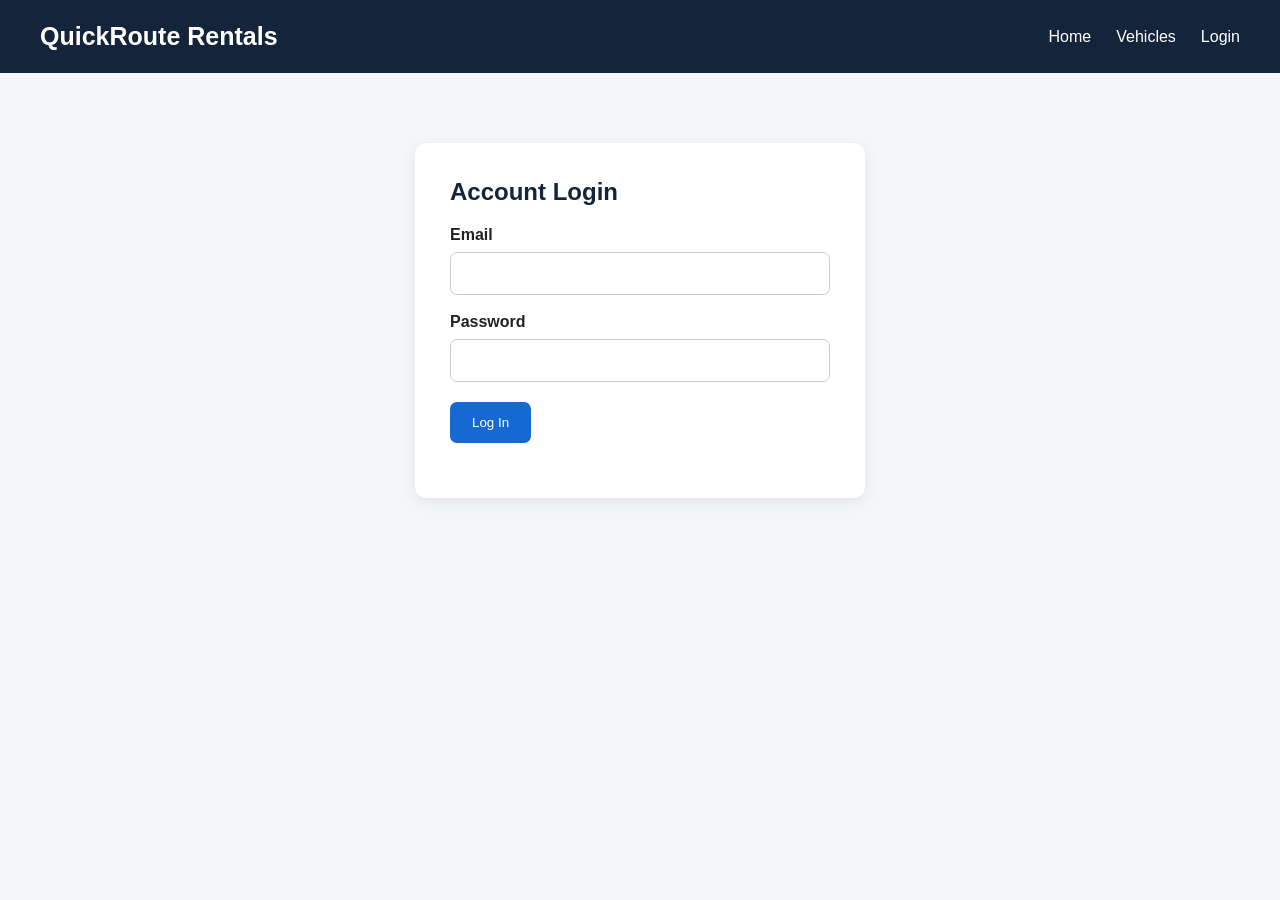
==== web/login.html @ 35a65482 "Update QuickRoute Rentals website and vehicle management" ====
<!DOCTYPE html>
<html lang="en">

<head>
    <meta charset="UTF-8">

    <meta name="viewport"
          content="width=device-width, initial-scale=1.0">

    <title>Login - QuickRoute Rentals</title>

    <link rel="stylesheet" href="style.css">

    <style>

        .login-container {
            max-width: 450px;
            margin: 70px auto;
            background: white;
            padding: 35px;
            border-radius: 12px;
            box-shadow: 0 4px 15px rgba(0,0,0,0.08);
        }

        .login-container h2 {
            color: #14243a;
            margin-top: 0;
        }

        .login-container label {
            display: block;
            margin: 18px 0 8px;
            font-weight: bold;
        }

        .login-container input {
            width: 100%;
            padding: 13px;
            border: 1px solid #ccc;
            border-radius: 7px;
            box-sizing: border-box;
        }

        .login-container button {
            margin-top: 20px;
            padding: 13px 22px;
            background: #1769d2;
            color: white;
            border: none;
            border-radius: 7px;
            cursor: pointer;
        }

        #login-message {
            margin-top: 20px;
        }

        [hidden] {
            display: none !important;
        }

    </style>
</head>

<body>

    <header>

        <h1>QuickRoute Rentals</h1>

        <nav>
            <a href="index.html">Home</a>
            <a href="index.html#vehicles">Vehicles</a>
            <a href="login.html">Login</a>
        </nav>

    </header>

    <main class="login-container">

        <h2>Account Login</h2>

        <form id="login-form">

            <label for="email">
                Email
            </label>

            <input
                type="email"
                id="email"
                required
                autocomplete="username"
            >

            <label for="password">
                Password
            </label>

            <input
                type="password"
                id="password"
                required
                autocomplete="current-password"
            >

            <button type="submit">
                Log In
            </button>

        </form>

        <section id="account-panel" hidden>

            <h3 id="welcome-message"></h3>

            <p id="account-role"></p>

            <button type="button"
                    id="logout-button">
                Log Out
            </button>

        </section>

        <p id="login-message"
           aria-live="polite"></p>

    </main>

    <script src="login.js"></script>

</body>
</html>
---- web/style.css ----
/* GENERAL */

* {
    box-sizing: border-box;
}

html {
    scroll-behavior: smooth;
}

body {
    margin: 0;
    font-family: Arial, sans-serif;
    background-color: #f4f6f9;
    color: #222;
}


/* HEADER */

header {
    background-color: #14243a;
    color: white;

    padding: 22px 40px;

    display: flex;
    justify-content: space-between;
    align-items: center;

    gap: 20px;
    flex-wrap: wrap;
}

header h1 {
    margin: 0;
    font-size: 25px;
}


/* NAVIGATION */

nav {
    display: flex;
    align-items: center;
    gap: 25px;
    flex-wrap: wrap;
}

nav a {
    color: white;
    text-decoration: none;
    font-size: 16px;
}

nav a:hover {
    color: #72aaff;
}


/* HERO BACKGROUND IMAGE */

.hero {
    background-color: #14243a;

    background-image:
        linear-gradient(
            rgba(0, 0, 0, 0.50),
            rgba(0, 0, 0, 0.50)
        ),
        url("images/car-hero.jpg");

    background-size: cover;
    background-position: center;
    background-repeat: no-repeat;

    min-height: 480px;

    display: flex;
    justify-content: center;
    align-items: center;

    text-align: center;

    padding: 80px 25px;
}

.hero-content {
    max-width: 800px;
}

.hero-content h2 {
    font-size: 48px;
    color: white;
    line-height: 1.2;

    margin-top: 0;
    margin-bottom: 22px;
}

.hero-content p {
    font-size: 20px;
    color: white;
    line-height: 1.6;

    margin-bottom: 28px;
}

.hero-content button {
    background-color: #1769d2;
    color: white;

    padding: 16px 32px;

    font-size: 17px;
    font-weight: bold;

    border: none;
    border-radius: 8px;

    cursor: pointer;
}

.hero-content button:hover {
    background-color: #104b98;
}


/* VEHICLES SECTION */

#vehicles {
    padding: 65px 45px;

    max-width: 1400px;
    margin: 0 auto;
}

#vehicles h2 {
    font-size: 30px;
    color: #14243a;
}

#vehicles > p {
    font-size: 17px;
    line-height: 1.7;
}


/* SEARCH PANEL */

.search-panel {
    display: grid;

    grid-template-columns:
        repeat(3, minmax(0, 1fr));

    gap: 20px;

    background-color: white;

    padding: 30px;
    margin-top: 30px;

    border-radius: 12px;

    box-shadow:
        0 4px 14px rgba(0, 0, 0, 0.07);
}

.form-group {
    display: flex;
    flex-direction: column;

    gap: 9px;
    min-width: 0;
}

.full-width {
    grid-column: 1 / -1;
}

.form-group label {
    font-size: 14px;
    font-weight: bold;
    color: #14243a;
}

.form-group input,
.form-group select {
    width: 100%;

    padding: 14px;

    font-size: 16px;

    border: 1px solid #cccccc;
    border-radius: 7px;

    background-color: white;
    color: #222;
}

.form-group input:focus,
.form-group select:focus {
    outline: 2px solid #1769d2;
    outline-offset: 1px;
}


/* SEARCH BUTTONS */

.search-actions {
    display: flex;
    gap: 15px;
    flex-wrap: wrap;
}

.search-actions button {
    background-color: #1769d2;
    color: white;

    padding: 15px 25px;

    font-size: 16px;
    font-weight: bold;

    border: none;
    border-radius: 8px;

    cursor: pointer;
}

.search-actions button:hover {
    background-color: #104b98;
}

.search-actions .reset-button {
    background-color: #5b6576;
}

.search-actions .reset-button:hover {
    background-color: #414b5b;
}


/* RESULT COUNT */

#vehicle-count {
    font-size: 17px;
    font-weight: bold;

    color: #14243a;

    margin-top: 30px;
}


/* VEHICLE GRID */

.vehicle-container {
    margin-top: 25px;
}

.vehicle-grid {
    display: grid;

    grid-template-columns:
        repeat(auto-fit, minmax(250px, 1fr));

    gap: 25px;
}


/* VEHICLE CARDS */

.vehicle-card {
    background-color: white;

    border: 1px solid #e0e0e0;
    border-radius: 12px;

    padding: 25px;

    box-shadow:
        0 4px 12px rgba(0, 0, 0, 0.08);

    transition: transform 0.2s;
}

.vehicle-card:hover {
    transform: translateY(-4px);
}

.vehicle-card h3 {
    font-size: 22px;
    color: #14243a;

    margin-top: 0;
    margin-bottom: 18px;
}

.vehicle-card p {
    font-size: 16px;
    color: #444;
    margin: 12px 0;
}

.vehicle-card .vehicle-price {
    font-size: 23px;
    font-weight: bold;
    color: #1769d2;

    margin-top: 20px;
}

.vehicle-status {
    display: inline-block;

    padding: 8px 14px;

    border-radius: 6px;

    font-size: 14px;
    font-weight: bold;
}

.available {
    background-color: #d4edda;
    color: #155724;
}

.unavailable {
    background-color: #f8d7da;
    color: #721c24;
}

.vehicle-image {
    width: 100%;
    height: 190px;

    object-fit: cover;
    border-radius: 8px;

    margin-bottom: 15px;
}

.grid-message {
    grid-column: 1 / -1;
}


/* ABOUT */

#about {
    padding: 65px 45px;
    background-color: white;
}

#about h2 {
    font-size: 28px;
    color: #14243a;
}

#about p {
    font-size: 17px;
    line-height: 1.8;
    color: #444;
    max-width: 900px;
}


/* FOOTER */

footer {
    background-color: #14243a;
    color: white;

    padding: 25px;
    text-align: center;
}

footer p {
    margin: 0;
    font-size: 14px;
}


/* TABLET */

@media (max-width: 900px) {

    .search-panel {
        grid-template-columns:
            repeat(2, minmax(0, 1fr));
    }
}


/* MOBILE */

@media (max-width: 600px) {

    header {
        padding: 20px;
    }

    .hero {
        min-height: 400px;
        padding: 60px 20px;
    }

    .hero-content h2 {
        font-size: 34px;
    }

    .hero-content p {
        font-size: 17px;
    }

    #vehicles,
    #about {
        padding: 40px 20px;
    }

    .search-panel {
        grid-template-columns: 1fr;
        padding: 20px;
    }

    .search-actions {
        flex-direction: column;
    }

    .search-actions button {
        width: 100%;
    }

    .vehicle-grid {
        grid-template-columns: 1fr;
    }
}
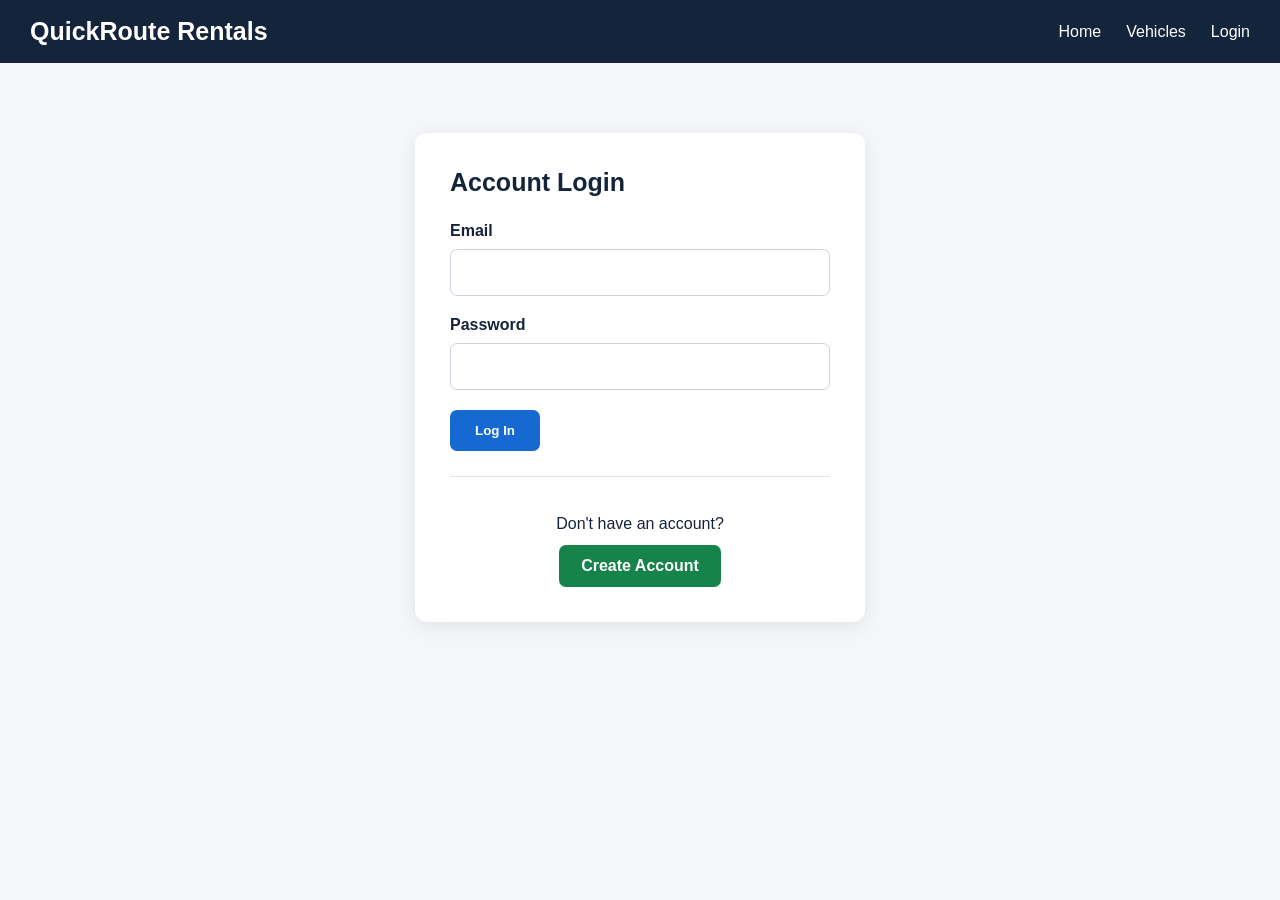
==== commit b52f05d5: "Update" ====
--- a/web/login.html
+++ b/web/login.html
@@ -1,3 +1,4 @@
+
 
 <!DOCTYPE html>
 <html lang="en">
@@ -13,123 +14,373 @@
     <link rel="stylesheet" href="style.css">
 
     <style>
-
-        .login-container {
+        * {
+            box-sizing: border-box;
+        }
+
+        body {
+            margin: 0;
+            font-family: Arial, sans-serif;
+            background: #f4f6f9;
+            color: #14243a;
+        }
+
+        [hidden] {
+            display: none !important;
+        }
+
+        .auth-header {
+            background: #14243a;
+            color: white;
+            padding: 17px 30px;
+
+            display: flex;
+            align-items: center;
+            justify-content: space-between;
+            flex-wrap: wrap;
+            gap: 15px;
+        }
+
+        .auth-header h1 {
+            margin: 0;
+            color: white;
+            font-size: 25px;
+        }
+
+        .auth-header nav {
+            display: flex;
+            gap: 25px;
+        }
+
+        .auth-header nav a {
+            color: white;
+            text-decoration: none;
+            margin: 0;
+        }
+
+        .auth-main {
+            padding: 70px 20px;
+            display: flex;
+            justify-content: center;
+        }
+
+        .auth-card {
+            background: white;
+            width: 100%;
             max-width: 450px;
-            margin: 70px auto;
+
+            padding: 35px;
+
+            border-radius: 12px;
+
+            box-shadow:
+                0 4px 20px rgba(0,0,0,0.08);
+        }
+
+        .auth-card h2 {
+            font-size: 25px;
+            margin: 0 0 25px;
+        }
+
+        #login-form {
+            width: 100%;
+            max-width: none;
+            padding: 0;
+            margin: 0;
+            border: none;
+            background: transparent;
+            box-shadow: none;
+        }
+
+        .auth-field {
+            margin-bottom: 20px;
+        }
+
+        .auth-field label {
+            display: block;
+            font-weight: bold;
+            margin-bottom: 9px;
+        }
+
+        .auth-field input {
+            width: 100%;
+            max-width: none;
+            height: 47px;
+
+            padding: 12px;
+
+            border: 1px solid #ccd2dc;
+            border-radius: 7px;
+
             background: white;
-            padding: 35px;
-            border-radius: 12px;
-            box-shadow: 0 4px 15px rgba(0,0,0,0.08);
-        }
-
-        .login-container h2 {
-            color: #14243a;
-            margin-top: 0;
-        }
-
-        .login-container label {
-            display: block;
-            margin: 18px 0 8px;
-            font-weight: bold;
-        }
-
-        .login-container input {
-            width: 100%;
-            padding: 13px;
-            border: 1px solid #ccc;
-            border-radius: 7px;
-            box-sizing: border-box;
-        }
-
-        .login-container button {
-            margin-top: 20px;
-            padding: 13px 22px;
-            background: #1769d2;
-            color: white;
+            color: #222;
+            font-size: 15px;
+        }
+
+        .auth-button {
+            width: auto;
+            padding: 13px 25px;
+
             border: none;
             border-radius: 7px;
+
+            background: #1769d2;
+            color: white;
+
+            font-weight: bold;
             cursor: pointer;
         }
 
+        .auth-button:hover {
+            background: #1054ae;
+        }
+
+        .signup-section {
+            margin-top: 25px;
+            padding-top: 22px;
+
+            border-top: 1px solid #e1e5eb;
+
+            text-align: center;
+        }
+
+        .signup-section p {
+            margin-bottom: 12px;
+        }
+
+        .signup-link {
+            display: inline-block;
+            padding: 12px 22px;
+
+            color: white;
+            background: #16834b;
+
+            border-radius: 7px;
+            text-decoration: none;
+            font-weight: bold;
+        }
+
+        .signup-link:hover {
+            background: #116438;
+        }
+
         #login-message {
-            margin-top: 20px;
-        }
-
-        [hidden] {
-            display: none !important;
-        }
-
+            margin-top: 18px;
+            color: #b42318;
+        }
+
+        #registration-banner {
+            padding: 14px;
+            margin-bottom: 20px;
+
+            background: #def5e5;
+            color: #155d35;
+
+            border-radius: 7px;
+        }
+
+        #account-panel {
+            padding-top: 10px;
+        }
+
+        #account-panel p {
+            margin: 15px 0;
+        }
+
+        #logout-button {
+            background: #596375;
+        }
+
+        @media (max-width: 500px) {
+            .auth-card {
+                padding: 25px;
+            }
+
+            .auth-header {
+                padding: 16px;
+            }
+        }
     </style>
 </head>
 
 <body>
 
-    <header>
+    <!-- =================================
+         NAVIGATION
+    ================================= -->
+
+    <header class="auth-header">
 
         <h1>QuickRoute Rentals</h1>
 
         <nav>
-            <a href="index.html">Home</a>
-            <a href="index.html#vehicles">Vehicles</a>
-            <a href="login.html">Login</a>
+            <a href="index.html">
+                Home
+            </a>
+
+            <a href="index.html#vehicles">
+                Vehicles
+            </a>
+
+            <a href="login.html">
+                Login
+            </a>
         </nav>
 
     </header>
 
-    <main class="login-container">
-
-        <h2>Account Login</h2>
-
-        <form id="login-form">
-
-            <label for="email">
-                Email
-            </label>
-
-            <input
-                type="email"
-                id="email"
-                required
-                autocomplete="username"
-            >
-
-            <label for="password">
-                Password
-            </label>
-
-            <input
-                type="password"
-                id="password"
-                required
-                autocomplete="current-password"
-            >
-
-            <button type="submit">
-                Log In
-            </button>
-
-        </form>
-
-        <section id="account-panel" hidden>
-
-            <h3 id="welcome-message"></h3>
-
-            <p id="account-role"></p>
-
-            <button type="button"
-                    id="logout-button">
-                Log Out
-            </button>
+
+    <!-- =================================
+         LOGIN CONTAINER
+    ================================= -->
+
+    <main class="auth-main">
+
+        <section class="auth-card">
+
+            <h2>Account Login</h2>
+
+
+            <!-- REGISTRATION SUCCESS -->
+
+            <div id="registration-banner" hidden>
+                Account created successfully.
+                Please log in with your new account.
+            </div>
+
+
+            <!-- =================================
+                 EXISTING LOGIN FORM
+            ================================= -->
+
+            <form id="login-form">
+
+                <div class="auth-field">
+
+                    <label for="email">
+                        Email
+                    </label>
+
+                    <input
+                        id="email"
+                        name="email"
+                        type="email"
+                        autocomplete="email"
+                        maxlength="150"
+                        required
+                    >
+
+                </div>
+
+
+                <div class="auth-field">
+
+                    <label for="password">
+                        Password
+                    </label>
+
+                    <input
+                        id="password"
+                        name="password"
+                        type="password"
+                        autocomplete="current-password"
+                        required
+                    >
+
+                </div>
+
+
+                <button
+                    type="submit"
+                    class="auth-button">
+                    Log In
+                </button>
+
+                <p id="login-message"
+                   role="status"
+                   aria-live="polite">
+                </p>
+
+
+                <!-- NEW CUSTOMER ACCOUNT -->
+
+                <div class="signup-section">
+
+                    <p>
+                        Don't have an account?
+                    </p>
+
+                    <a
+                        href="register.html"
+                        class="signup-link">
+                        Create Account
+                    </a>
+
+                </div>
+
+            </form>
+
+
+            <!-- =================================
+                 LOGGED-IN ACCOUNT PANEL
+            ================================= -->
+
+            <div id="account-panel" hidden>
+
+                <h3 id="welcome-message">
+                    Welcome!
+                </h3>
+
+                <p>
+                    Account Role:
+                    <strong id="account-role"></strong>
+                </p>
+
+                <p>
+                    <a href="index.html#vehicles">
+                        Browse Vehicles
+                    </a>
+                </p>
+
+                <p>
+                    <a href="manager.html"
+                       id="dashboard-link">
+                        Manager Dashboard
+                    </a>
+                </p>
+
+                <button
+                    id="logout-button"
+                    type="button"
+                    class="auth-button">
+                    Log Out
+                </button>
+
+            </div>
 
         </section>
 
-        <p id="login-message"
-           aria-live="polite"></p>
-
     </main>
 
+
+    <!-- EXISTING LOGIN SYSTEM -->
+
     <script src="login.js"></script>
+
+
+    <!-- DISPLAY SUCCESS AFTER REGISTRATION -->
+
+    <script>
+        const params = new URLSearchParams(
+            window.location.search
+        );
+
+        if (params.get("registered") === "1") {
+            document.getElementById(
+                "registration-banner"
+            ).hidden = false;
+        }
+    </script>
 
 </body>
 </html>
